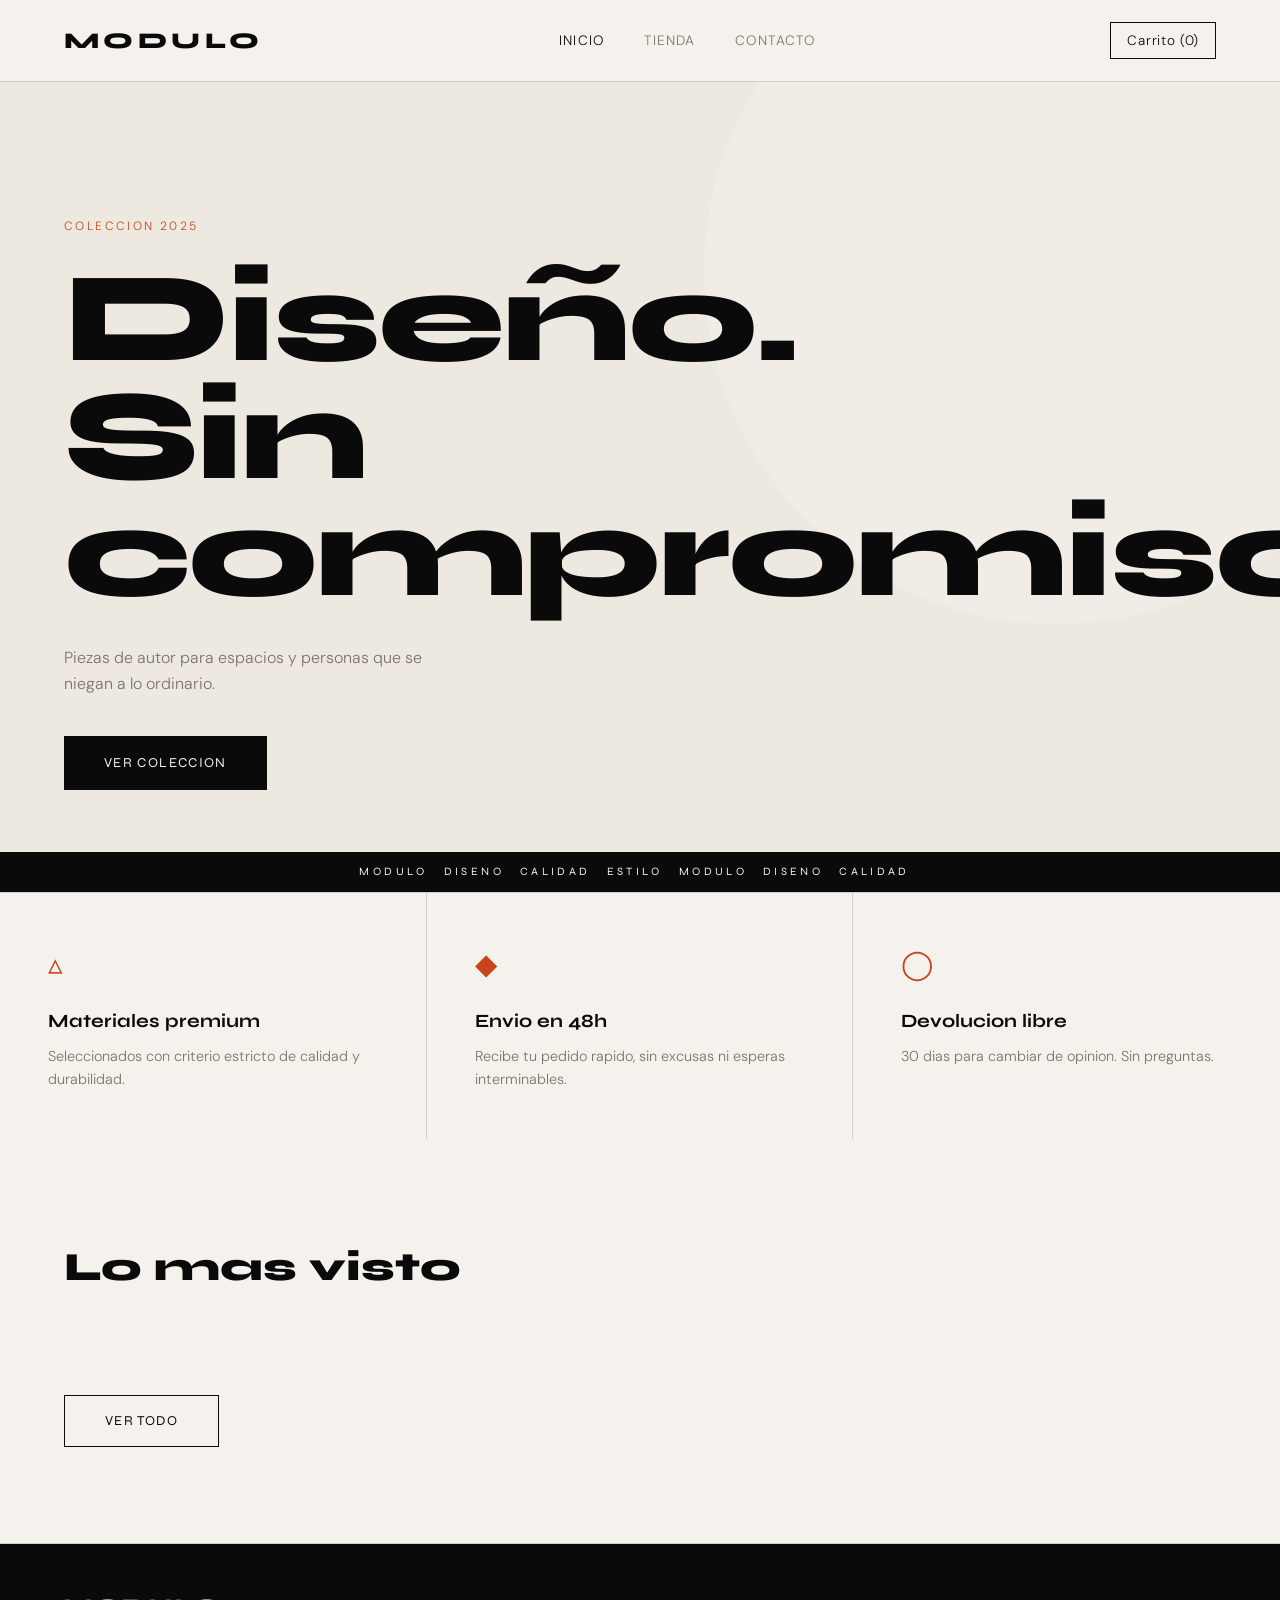
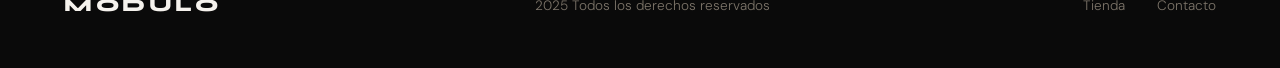
==== tienda/index.html @ bed71211 "Update index.html" ====
<!DOCTYPE html>
<html lang="es">
<head>
<meta charset="UTF-8"/>
<meta name="viewport" content="width=device-width, initial-scale=1.0"/>
<title>Módulo tienda de Hugo el bueno</title>
<link href="https://fonts.googleapis.com/css2?family=Syne:wght@400;700;800&amp;family=DM+Sans:wght@300;400&display=swap" rel="stylesheet">
<link rel="stylesheet" href="css/styles.css"/>
</head>
<body>
<nav class="nav">
  <a href="index.html" class="nav-logo">MODULO</a>
  <div class="nav-links">
    <a href="index.html" class="active">Inicio</a>
    <a href="productos.html">Tienda</a>
    <a href="contacto.html">Contacto</a>
  </div>
  <a href="productos.html" class="nav-cart">Carrito (<span id="cart-count">0</span>)</a>
</nav>
<header class="hero">
  <div class="hero-tag">Coleccion 2025</div>
  <h1 class="hero-title">Diseño.<br>Sin<br>compromiso.</h1>
  <p class="hero-sub">Piezas de autor para espacios y personas que se niegan a lo ordinario.</p>
  <a href="productos.html" class="btn-primary">Ver coleccion</a>
  <div class="hero-strip"><span>MODULO &nbsp; DISENO &nbsp; CALIDAD &nbsp; ESTILO &nbsp; MODULO &nbsp; DISENO &nbsp; CALIDAD &nbsp;</span></div>
</header>
<section class="features">
  <div class="feature-card">
    <span class="feat-icon">&#9653;</span>
    <h3>Materiales premium</h3>
    <p>Seleccionados con criterio estricto de calidad y durabilidad.</p>
  </div>
  <div class="feature-card">
    <span class="feat-icon">&#9670;</span>
    <h3>Envio en 48h</h3>
    <p>Recibe tu pedido rapido, sin excusas ni esperas interminables.</p>
  </div>
  <div class="feature-card">
    <span class="feat-icon">&#9711;</span>
    <h3>Devolucion libre</h3>
    <p>30 dias para cambiar de opinion. Sin preguntas.</p>
  </div>
</section>
<section class="highlights">
  <h2>Lo mas visto</h2>
  <div class="products-grid" id="highlights-grid"></div>
  <a href="productos.html" class="btn-secondary">Ver todo</a>
</section>
<footer class="footer">
  <span class="footer-logo">MODULO</span>
  <p>2025 Todos los derechos reservados</p>
  <div class="footer-links">
    <a href="productos.html">Tienda</a>
    <a href="contacto.html">Contacto</a>
  </div>
</footer>
<script src="js/productos-data.js"></script>
<script src="js/cart.js"></script>
<script>
  var grid = document.getElementById("highlights-grid");
  PRODUCTOS.slice(0,3).forEach(function(p){
    var card = document.createElement("div");
    card.className = "product-card";
    card.innerHTML = "<div class="product-img" style="background:"+p.color+"">"+p.emoji+"</div><div class="product-info"><h3>"+p.nombre+"</h3><p class="product-price">$"+p.precio.toLocaleString()+"</p><button class="btn-add" onclick="addToCart("+p.id+")">Agregar al carrito</button></div>";
    grid.appendChild(card);
  });
</script>
</body>
</html>
---- tienda/css/styles.css ----
/* ===== RESET & BASE ===== */
*, *::before, *::after { margin:0; padding:0; box-sizing:border-box; }

:root {
  --black: #0a0a0a;
  --white: #f5f2ed;
  --cream: #ede8e0;
  --accent: #c8451a;
  --mid: #7c7469;
  --border: #d4cec6;
}

html { scroll-behavior: smooth; }

body {
  background: var(--white);
  color: var(--black);
  font-family: 'DM Sans', sans-serif;
  font-weight: 300;
  line-height: 1.6;
  overflow-x: hidden;
}

/* ===== NAV ===== */
.nav {
  display: flex;
  align-items: center;
  justify-content: space-between;
  padding: 1.4rem 4rem;
  border-bottom: 1px solid var(--border);
  position: sticky;
  top: 0;
  background: var(--white);
  z-index: 100;
}

.nav-logo {
  font-family: 'Syne', sans-serif;
  font-weight: 800;
  font-size: 1.4rem;
  letter-spacing: 0.2em;
  color: var(--black);
  text-decoration: none;
}

.nav-links { display: flex; gap: 2.5rem; }
.nav-links a {
  text-decoration: none;
  color: var(--mid);
  font-size: 0.85rem;
  letter-spacing: 0.08em;
  text-transform: uppercase;
  transition: color 0.2s;
}
.nav-links a:hover, .nav-links a.active { color: var(--black); }

.nav-cart {
  text-decoration: none;
  color: var(--black);
  font-size: 0.85rem;
  letter-spacing: 0.05em;
  border: 1px solid var(--black);
  padding: 0.4rem 1rem;
  transition: all 0.2s;
}
.nav-cart:hover { background: var(--black); color: var(--white); }

/* ===== HERO ===== */
.hero {
  min-height: 90vh;
  display: flex;
  flex-direction: column;
  justify-content: center;
  padding: 6rem 4rem 4rem;
  position: relative;
  overflow: hidden;
  background: var(--cream);
}

.hero::before {
  content: '';
  position: absolute;
  top: -20%;
  right: -10%;
  width: 55vw;
  height: 55vw;
  border-radius: 50%;
  background: var(--white);
  opacity: 0.5;
}

.hero-tag {
  font-size: 0.75rem;
  letter-spacing: 0.2em;
  text-transform: uppercase;
  color: var(--accent);
  margin-bottom: 1.5rem;
  animation: fadeUp 0.8s ease both;
}

.hero-title {
  font-family: 'Syne', sans-serif;
  font-weight: 800;
  font-size: clamp(3.5rem, 10vw, 9rem);
  line-height: 0.92;
  letter-spacing: -0.02em;
  max-width: 700px;
  animation: fadeUp 0.8s 0.1s ease both;
}

.hero-title em {
  font-style: normal;
  color: var(--accent);
}

.hero-sub {
  margin-top: 2rem;
  max-width: 400px;
  color: var(--mid);
  font-size: 1rem;
  animation: fadeUp 0.8s 0.2s ease both;
}

.btn-primary {
  display: inline-block;
  margin-top: 2.5rem;
  padding: 1rem 2.5rem;
  background: var(--black);
  color: var(--white);
  text-decoration: none;
  font-family: 'Syne', sans-serif;
  font-size: 0.85rem;
  letter-spacing: 0.1em;
  text-transform: uppercase;
  transition: all 0.25s;
  width: fit-content;
  animation: fadeUp 0.8s 0.3s ease both;
  border: none;
  cursor: pointer;
}
.btn-primary:hover { background: var(--accent); }

.hero-strip {
  position: absolute;
  bottom: 0;
  left: 0;
  right: 0;
  background: var(--black);
  color: var(--white);
  font-family: 'Syne', sans-serif;
  font-size: 0.7rem;
  letter-spacing: 0.3em;
  text-transform: uppercase;
  padding: 0.7rem 0;
  text-align: center;
  overflow: hidden;
}

.hero-strip span {
  display: inline-block;
  animation: ticker 18s linear infinite;
  white-space: nowrap;
}

/* ===== FEATURES ===== */
.features {
  display: grid;
  grid-template-columns: repeat(3, 1fr);
  border-top: 1px solid var(--border);
}

.feature-card {
  padding: 3rem;
  border-right: 1px solid var(--border);
}
.feature-card:last-child { border-right: none; }

.feat-icon {
  display: block;
  font-size: 1.8rem;
  margin-bottom: 1.2rem;
  color: var(--accent);
}

.feature-card h3 {
  font-family: 'Syne', sans-serif;
  font-weight: 700;
  margin-bottom: 0.5rem;
}

.feature-card p { color: var(--mid); font-size: 0.9rem; }

/* ===== HIGHLIGHTS ===== */
.highlights {
  padding: 6rem 4rem;
}

.highlights h2 {
  font-family: 'Syne', sans-serif;
  font-weight: 800;
  font-size: 2.5rem;
  margin-bottom: 3rem;
}

.products-grid {
  display: grid;
  grid-template-columns: repeat(auto-fill, minmax(280px, 1fr));
  gap: 1.5rem;
  margin-bottom: 3rem;
}

.product-card {
  border: 1px solid var(--border);
  overflow: hidden;
  transition: transform 0.3s, box-shadow 0.3s;
  background: var(--white);
}
.product-card:hover {
  transform: translateY(-4px);
  box-shadow: 0 16px 40px rgba(0,0,0,0.1);
}

.product-img {
  height: 220px;
  display: flex;
  align-items: center;
  justify-content: center;
  font-size: 4rem;
  background: var(--cream);
}

.product-info { padding: 1.5rem; }
.product-info h3 {
  font-family: 'Syne', sans-serif;
  font-weight: 700;
  margin-bottom: 0.5rem;
}

.product-price {
  color: var(--accent);
  font-family: 'Syne', sans-serif;
  font-size: 1.2rem;
  font-weight: 700;
  margin-bottom: 1rem;
}

.btn-add {
  width: 100%;
  padding: 0.8rem;
  border: 1px solid var(--black);
  background: transparent;
  font-family: 'Syne', sans-serif;
  font-size: 0.78rem;
  letter-spacing: 0.08em;
  text-transform: uppercase;
  cursor: pointer;
  transition: all 0.2s;
}
.btn-add:hover { background: var(--black); color: var(--white); }

.btn-secondary {
  display: inline-block;
  padding: 0.9rem 2.5rem;
  border: 1px solid var(--black);
  color: var(--black);
  text-decoration: none;
  font-family: 'Syne', sans-serif;
  font-size: 0.85rem;
  letter-spacing: 0.1em;
  text-transform: uppercase;
  transition: all 0.2s;
}
.btn-secondary:hover { background: var(--black); color: var(--white); }

/* ===== PAGE HEADER ===== */
.page-header {
  padding: 5rem 4rem 3rem;
  border-bottom: 1px solid var(--border);
  background: var(--cream);
}
.page-header h1 {
  font-family: 'Syne', sans-serif;
  font-weight: 800;
  font-size: clamp(2.5rem, 6vw, 5rem);
}
.page-header p { color: var(--mid); margin-top: 0.5rem; }

/* ===== SHOP ===== */
.shop-section { padding: 4rem; }

.shop-filters {
  display: flex;
  gap: 1rem;
  margin-bottom: 3rem;
}

.filter-btn {
  padding: 0.6rem 1.4rem;
  border: 1px solid var(--border);
  background: transparent;
  font-family: 'Syne', sans-serif;
  font-size: 0.8rem;
  letter-spacing: 0.06em;
  cursor: pointer;
  transition: all 0.2s;
}
.filter-btn.active, .filter-btn:hover {
  background: var(--black);
  color: var(--white);
  border-color: var(--black);
}

/* ===== CART SIDEBAR ===== */
.cart-sidebar {
  position: fixed;
  top: 0;
  right: -420px;
  width: 400px;
  height: 100vh;
  background: var(--white);
  border-left: 1px solid var(--border);
  z-index: 200;
  display: flex;
  flex-direction: column;
  transition: right 0.35s ease;
  box-shadow: -8px 0 40px rgba(0,0,0,0.1);
}
.cart-sidebar.open { right: 0; }

.cart-header {
  display: flex;
  justify-content: space-between;
  align-items: center;
  padding: 2rem;
  border-bottom: 1px solid var(--border);
}
.cart-header h3 { font-family: 'Syne', sans-serif; font-weight: 700; font-size: 1.1rem; }
.cart-header button { background: none; border: none; font-size: 1.3rem; cursor: pointer; }

#cart-items-list { flex: 1; overflow-y: auto; padding: 1.5rem 2rem; }

.cart-item {
  display: flex;
  justify-content: space-between;
  align-items: center;
  padding: 1rem 0;
  border-bottom: 1px solid var(--border);
}
.cart-item-name { font-family: 'Syne', sans-serif; font-weight: 700; font-size: 0.9rem; }
.cart-item-price { color: var(--accent); font-family: 'Syne', sans-serif; font-weight: 700; }
.cart-item-remove { background: none; border: none; cursor: pointer; color: var(--mid); padding: 0.2rem 0.5rem; }
.cart-item-remove:hover { color: var(--accent); }

.cart-footer {
  padding: 2rem;
  border-top: 1px solid var(--border);
}
.cart-total {
  font-family: 'Syne', sans-serif;
  font-weight: 700;
  font-size: 1.1rem;
  margin-bottom: 1.2rem;
}
.cart-footer .btn-primary { width: 100%; text-align: center; }

/* ===== CONTACT ===== */
.contact-section {
  display: grid;
  grid-template-columns: 1fr 1.4fr;
  min-height: 70vh;
}

.contact-info {
  padding: 5rem 4rem;
  background: var(--cream);
  border-right: 1px solid var(--border);
}
.contact-info h2 {
  font-family: 'Syne', sans-serif;
  font-weight: 800;
  font-size: 2.5rem;
  margin-bottom: 1rem;
}
.contact-info p { color: var(--mid); margin-bottom: 2.5rem; }

.contact-detail {
  display: flex;
  align-items: center;
  gap: 1rem;
  padding: 1rem 0;
  border-bottom: 1px solid var(--border);
}
.contact-icon {
  width: 36px;
  height: 36px;
  border: 1px solid var(--border);
  display: flex;
  align-items: center;
  justify-content: center;
  font-size: 0.85rem;
  font-family: 'Syne', sans-serif;
  font-weight: 700;
  flex-shrink: 0;
}

.contact-form-wrap { padding: 5rem 4rem; }
.contact-form { max-width: 520px; }

.form-group { margin-bottom: 1.8rem; }
.form-group label {
  display: block;
  font-size: 0.75rem;
  letter-spacing: 0.12em;
  text-transform: uppercase;
  margin-bottom: 0.5rem;
  color: var(--mid);
}
.form-group input, .form-group textarea {
  width: 100%;
  padding: 0.9rem 1rem;
  border: 1px solid var(--border);
  background: var(--white);
  font-family: 'DM Sans', sans-serif;
  font-size: 0.95rem;
  outline: none;
  transition: border-color 0.2s;
  resize: vertical;
}
.form-group input:focus, .form-group textarea:focus {
  border-color: var(--black);
}
.field-error { display: block; color: var(--accent); font-size: 0.8rem; margin-top: 0.3rem; min-height: 1em; }

.form-success {
  background: #2a7a4f;
  color: white;
  padding: 1rem 1.5rem;
  margin-bottom: 2rem;
  font-family: 'Syne', sans-serif;
}
.hidden { display: none !important; }

/* ===== FOOTER ===== */
.footer {
  padding: 3rem 4rem;
  border-top: 1px solid var(--border);
  display: flex;
  align-items: center;
  justify-content: space-between;
  background: var(--black);
  color: var(--white);
}
.footer-logo {
  font-family: 'Syne', sans-serif;
  font-weight: 800;
  letter-spacing: 0.2em;
  font-size: 1.1rem;
}
.footer p { color: var(--mid); font-size: 0.85rem; }
.footer-links { display: flex; gap: 2rem; }
.footer-links a { color: var(--mid); text-decoration: none; font-size: 0.85rem; transition: color 0.2s; }
.footer-links a:hover { color: var(--white); }

/* ===== ANIMATIONS ===== */
@keyframes fadeUp {
  from { opacity: 0; transform: translateY(24px); }
  to   { opacity: 1; transform: translateY(0); }
}
@keyframes ticker {
  from { transform: translateX(0); }
  to   { transform: translateX(-50%); }
}

/* ===== RESPONSIVE ===== */
@media (max-width: 768px) {
  .nav { padding: 1rem 1.5rem; }
  .hero { padding: 4rem 1.5rem 4rem; }
  .features { grid-template-columns: 1fr; }
  .feature-card { border-right: none; border-bottom: 1px solid var(--border); }
  .highlights, .shop-section { padding: 3rem 1.5rem; }
  .contact-section { grid-template-columns: 1fr; }
  .contact-info { padding: 3rem 1.5rem; }
  .contact-form-wrap { padding: 3rem 1.5rem; }
  .footer { flex-direction: column; gap: 1rem; text-align: center; padding: 2rem 1.5rem; }
  .page-header { padding: 3rem 1.5rem 2rem; }
  .cart-sidebar { width: 100%; right: -100%; }
}
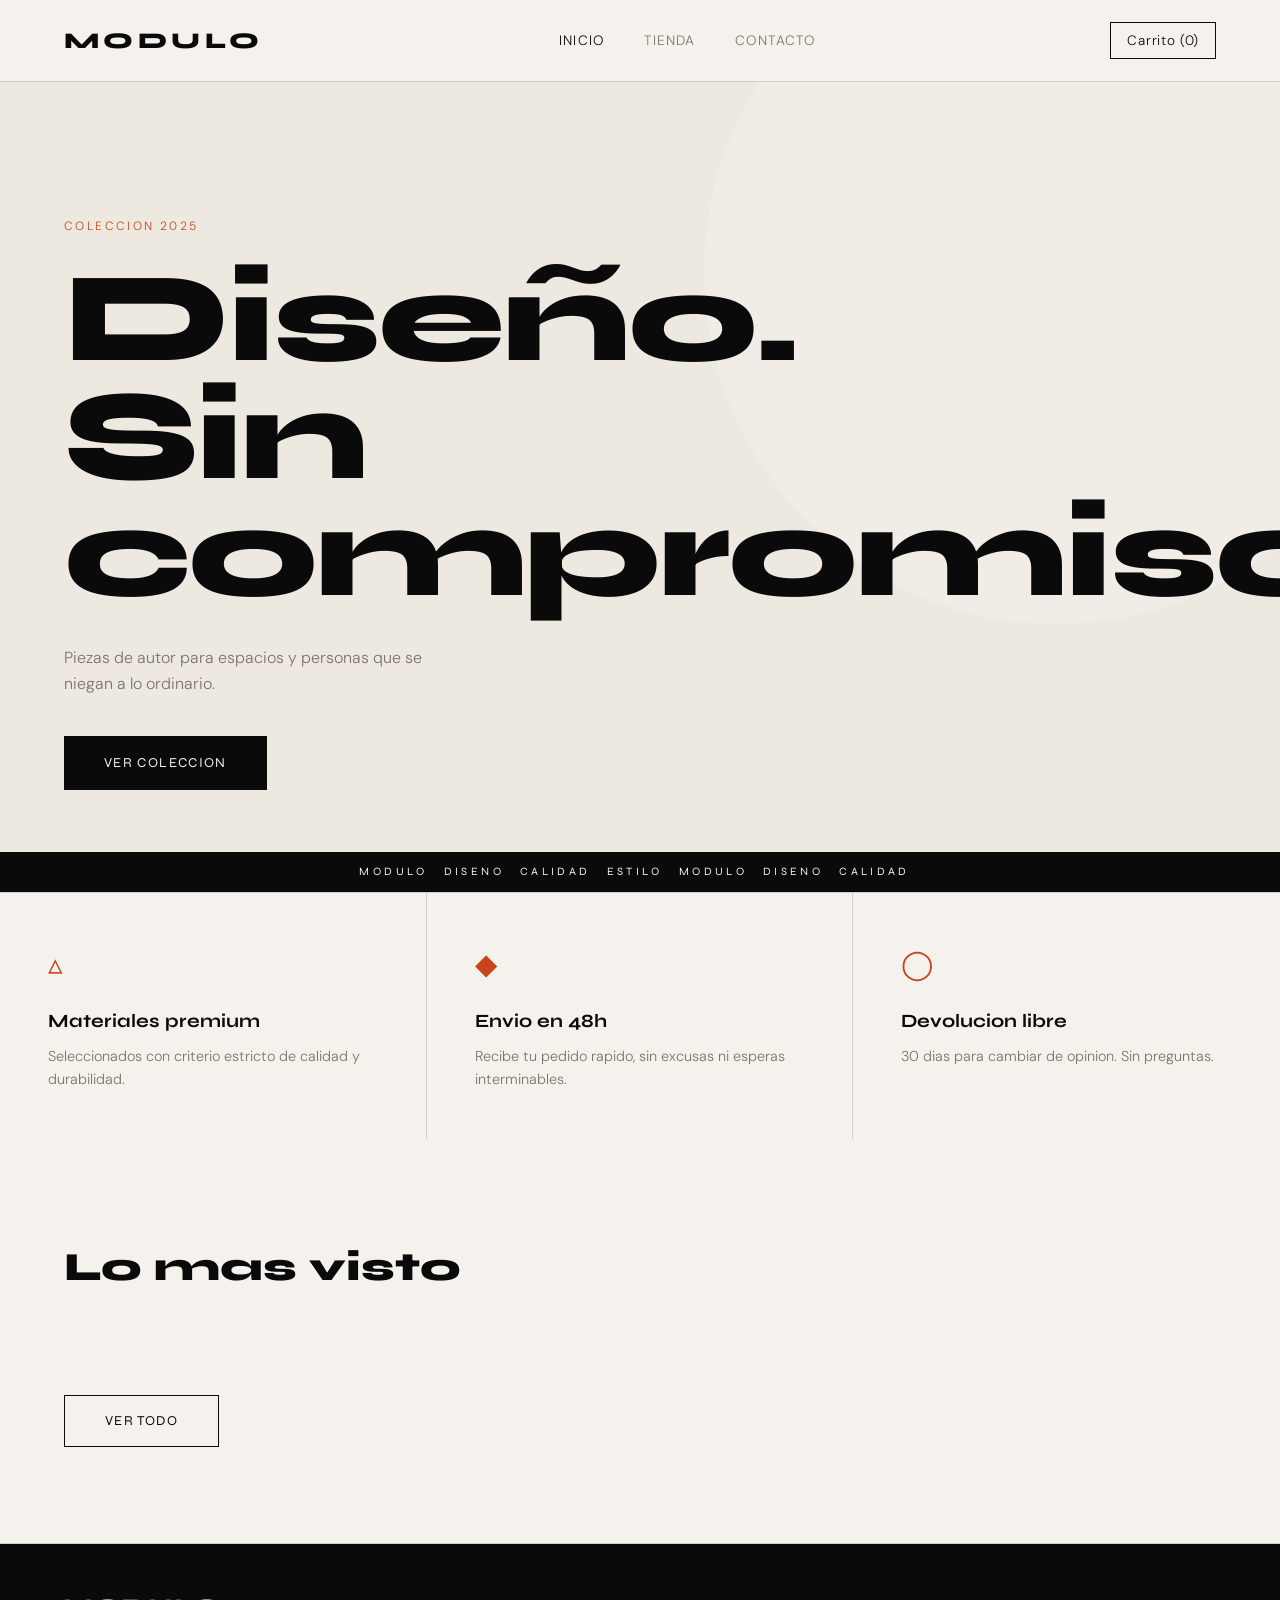
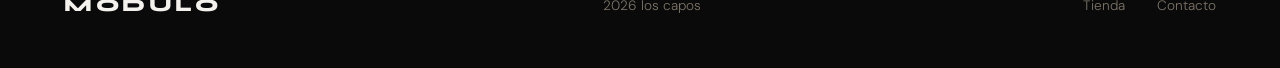
==== commit 721bb165: "Update index.html" ====
--- a/tienda/index.html
+++ b/tienda/index.html
@@ -3,7 +3,7 @@
 <head>
 <meta charset="UTF-8"/>
 <meta name="viewport" content="width=device-width, initial-scale=1.0"/>
-<title>Módulo tienda de Hugo el bueno</title>
+<title>Tienda única de grupo KeyHuEd</title>
 <link href="https://fonts.googleapis.com/css2?family=Syne:wght@400;700;800&amp;family=DM+Sans:wght@300;400&display=swap" rel="stylesheet">
 <link rel="stylesheet" href="css/styles.css"/>
 </head>
@@ -48,7 +48,7 @@
 </section>
 <footer class="footer">
   <span class="footer-logo">MODULO</span>
-  <p>2025 Todos los derechos reservados</p>
+  <p>2026 los capos</p>
   <div class="footer-links">
     <a href="productos.html">Tienda</a>
     <a href="contacto.html">Contacto</a>
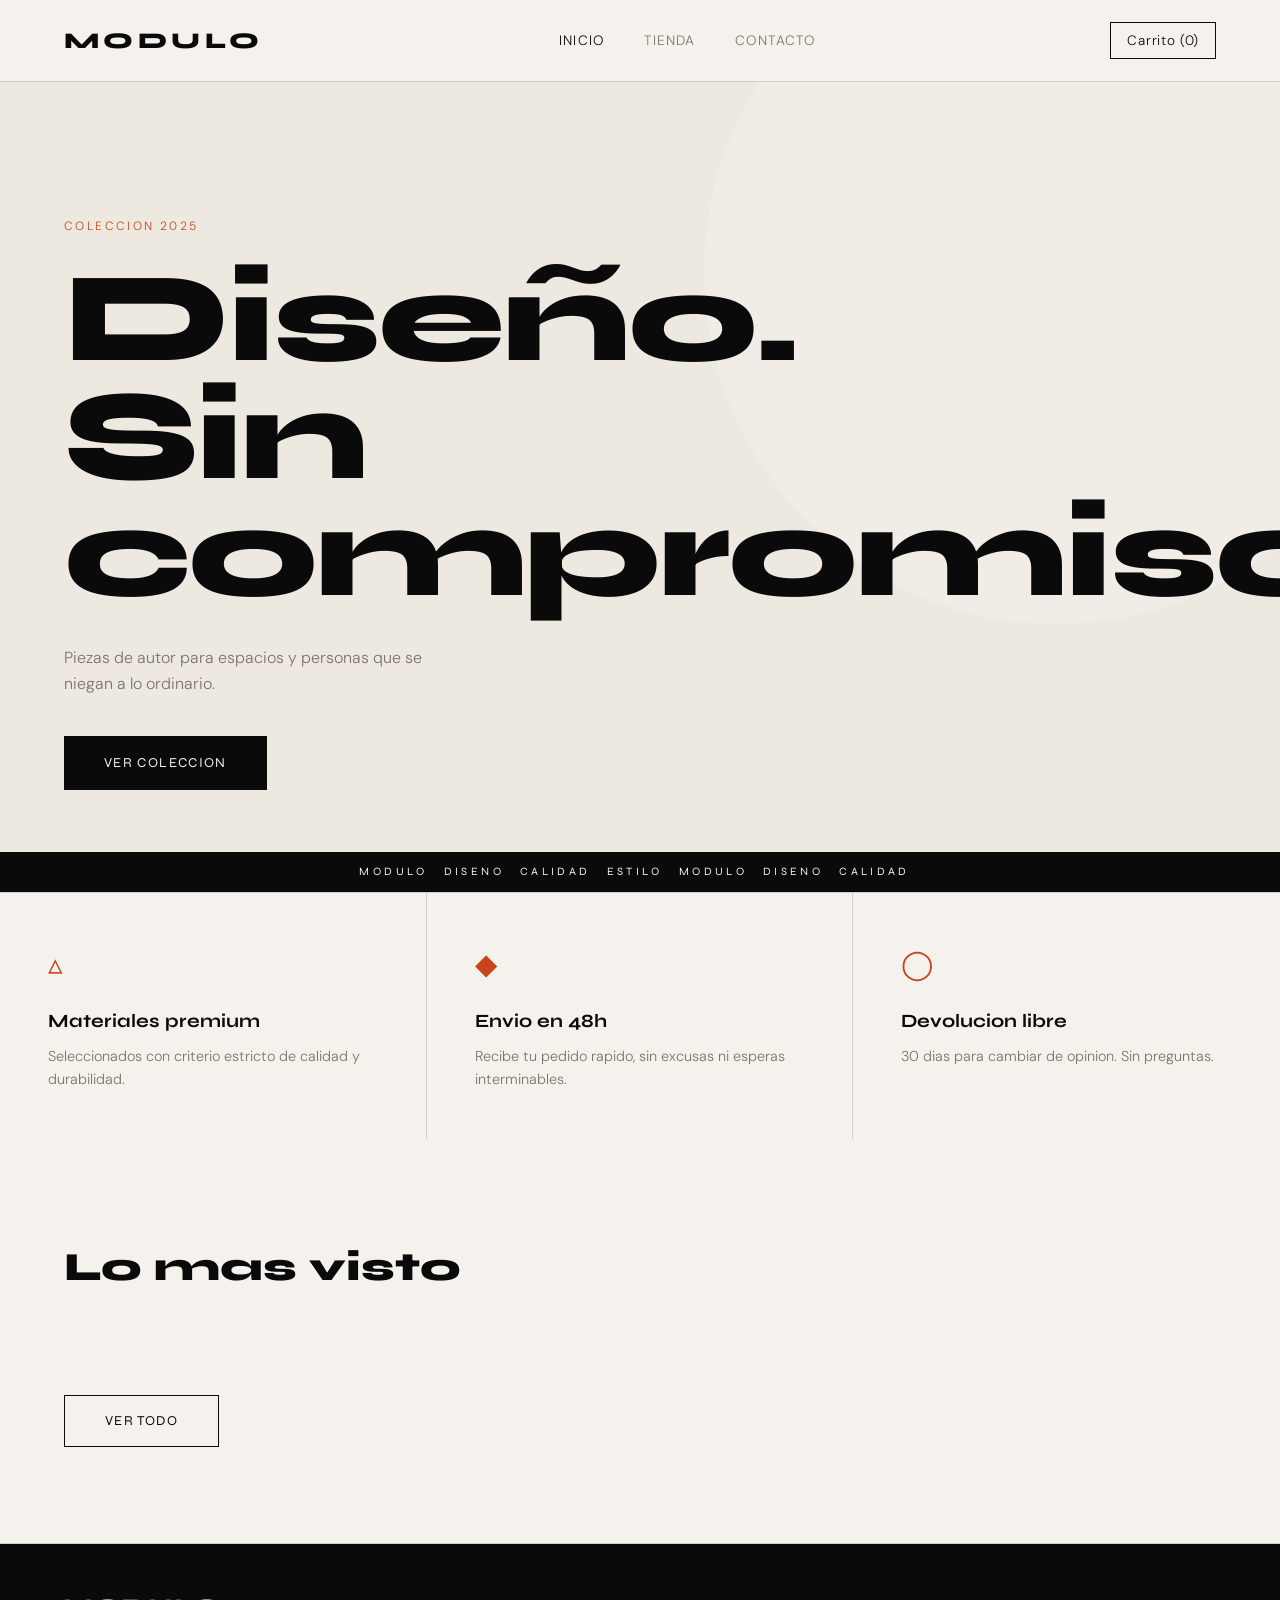
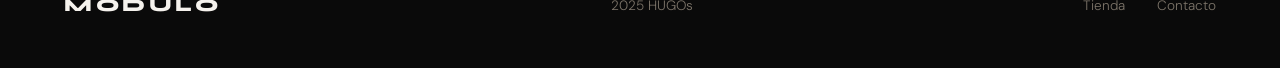
==== commit 8031b3db: "Update index.html" ====
--- a/tienda/index.html
+++ b/tienda/index.html
@@ -48,7 +48,7 @@
 </section>
 <footer class="footer">
   <span class="footer-logo">MODULO</span>
-  <p>2026 los capos</p>
+  <p>2025 HUGOs</p>
   <div class="footer-links">
     <a href="productos.html">Tienda</a>
     <a href="contacto.html">Contacto</a>
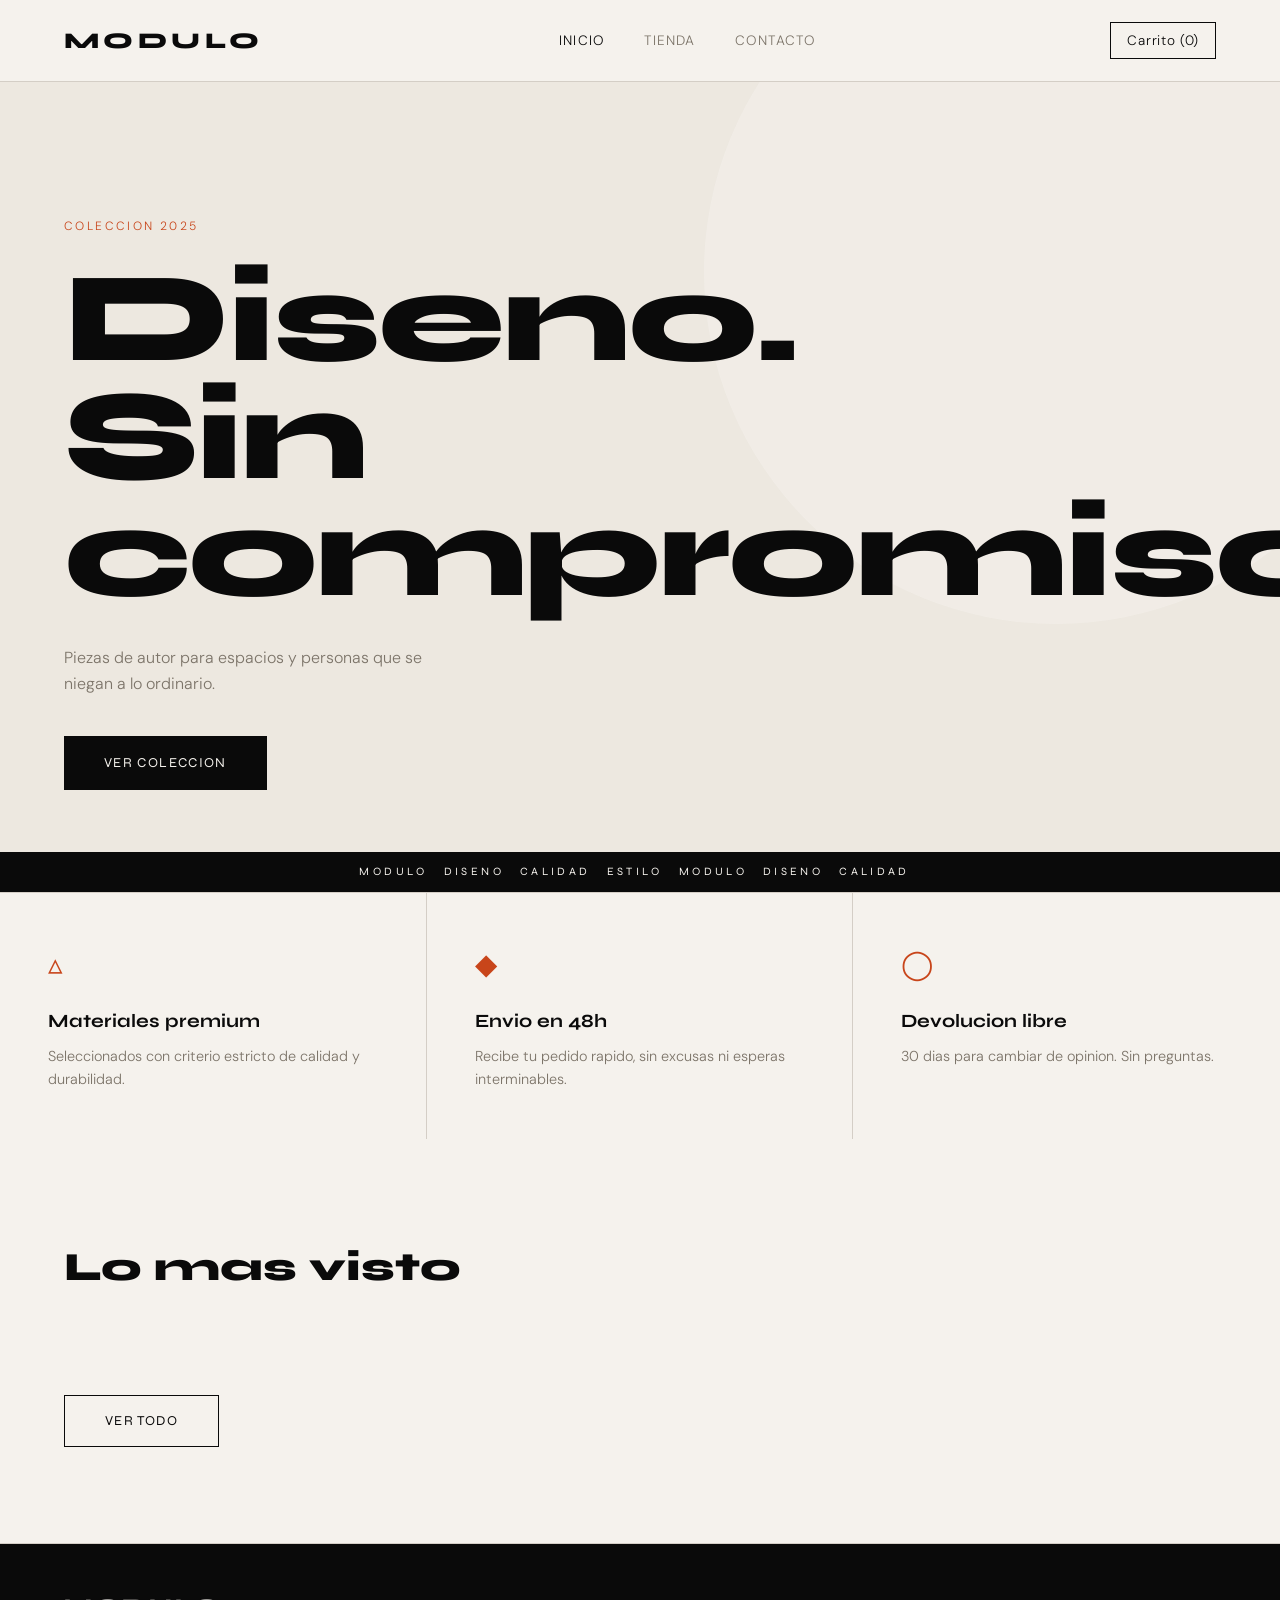
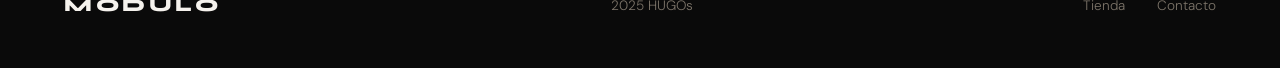
==== commit 1f44724a: "Merge 02812b6da6c6dba41417c942955302c432a45acd into 3ec7b59badec4939d82c85267dc14a19f6e7c9dd" ====
--- a/tienda/index.html
+++ b/tienda/index.html
@@ -19,7 +19,7 @@
 </nav>
 <header class="hero">
   <div class="hero-tag">Coleccion 2025</div>
-  <h1 class="hero-title">Diseño.<br>Sin<br>compromiso.</h1>
+  <h1 class="hero-title">Diseno.<br>Sin<br>compromiso.</h1>
   <p class="hero-sub">Piezas de autor para espacios y personas que se niegan a lo ordinario.</p>
   <a href="productos.html" class="btn-primary">Ver coleccion</a>
   <div class="hero-strip"><span>MODULO &nbsp; DISENO &nbsp; CALIDAD &nbsp; ESTILO &nbsp; MODULO &nbsp; DISENO &nbsp; CALIDAD &nbsp;</span></div>
